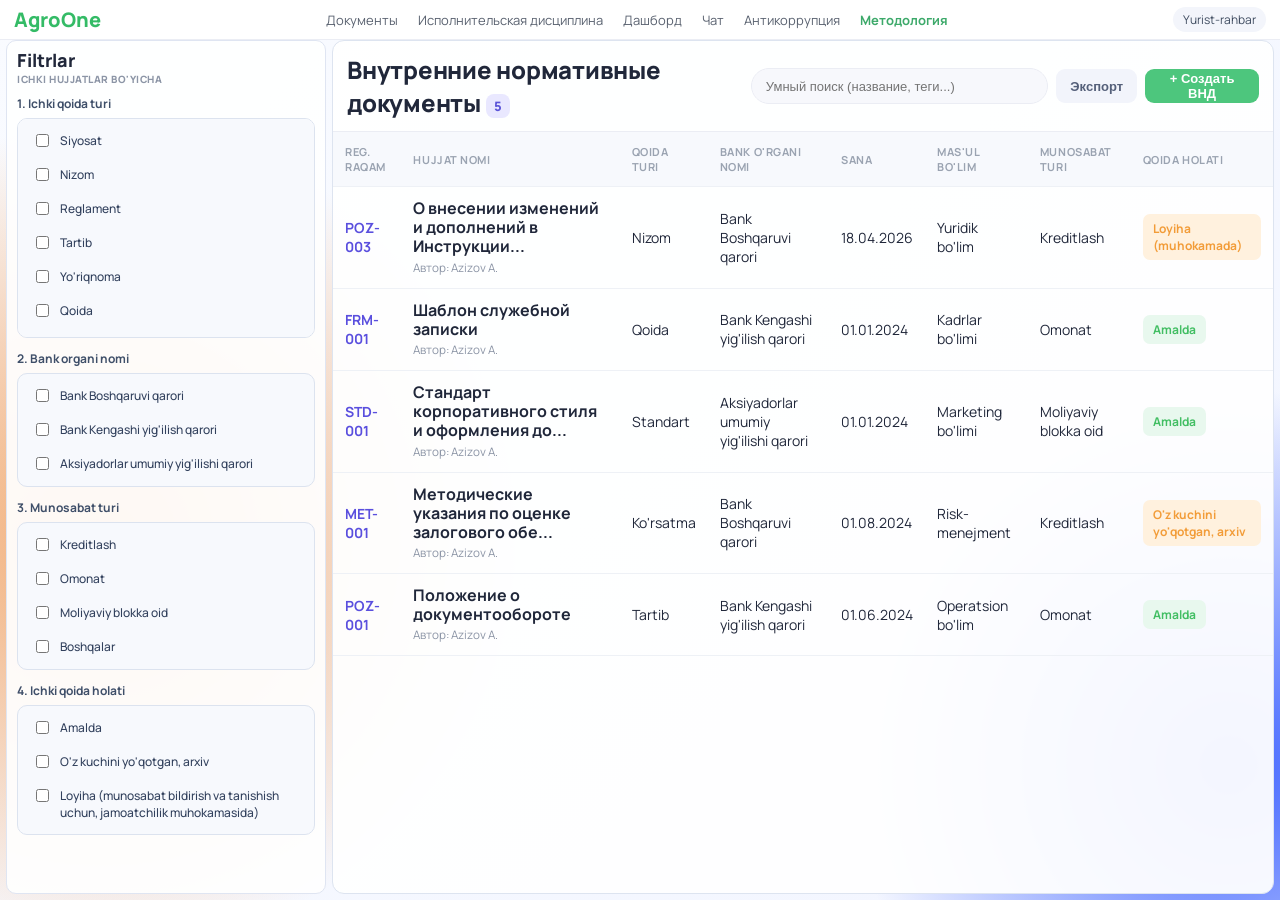
==== index.html @ fd271952 "Methodology interface" ====
<!DOCTYPE html>
<html lang="ru">
<head>
  <meta charset="UTF-8" />
  <meta name="viewport" content="width=device-width, initial-scale=1.0" />
  <title>AgroOne - Методология</title>
  <link rel="preconnect" href="https://fonts.googleapis.com" />
  <link rel="preconnect" href="https://fonts.gstatic.com" crossorigin />
  <link href="https://fonts.googleapis.com/css2?family=Manrope:wght@400;500;600;700;800&display=swap" rel="stylesheet" />
  <link rel="stylesheet" href="styles.css" />
</head>
<body>
  <div class="app-bg"></div>

  <header class="top-nav">
    <div class="brand">AgroOne</div>
    <nav class="top-links">
      <a href="#">Документы</a>
      <a href="#">Исполнительская дисциплина</a>
      <a href="#">Дашборд</a>
      <a href="#">Чат</a>
      <a href="#">Антикоррупция</a>
      <a class="active" href="#">Методология</a>
    </nav>
    <div class="profile">Yurist-rahbar</div>
  </header>

  <main class="shell">
    <aside class="sidebar">
      <div class="panel-title">Filtrlar <span>ICHKI HUJJATLAR BO'YICHA</span></div>

      <form class="filter-form">
        <div class="filter-block">
          <label>1. Ichki qoida turi</label>
          <div class="multi-select-list">
            <label><input type="checkbox" value="Siyosat" /> Siyosat</label>
            <label><input type="checkbox" value="Nizom" /> Nizom</label>
            <label><input type="checkbox" value="Reglament" /> Reglament</label>
            <label><input type="checkbox" value="Tartib" /> Tartib</label>
            <label><input type="checkbox" value="Yo'riqnoma" /> Yo'riqnoma</label>
            <label><input type="checkbox" value="Qoida" /> Qoida</label>
            <label><input type="checkbox" value="Ko'rsatma" /> Ko'rsatma</label>
            <label><input type="checkbox" value="Standart" /> Standart</label>
          </div>
        </div>

        <div class="filter-block">
          <label>2. Bank organi nomi</label>
          <div class="multi-select-list">
            <label><input type="checkbox" value="Bank Boshqaruvi qarori" /> Bank Boshqaruvi qarori</label>
            <label><input type="checkbox" value="Bank Kengashi yig'ilish qarori" /> Bank Kengashi yig'ilish qarori</label>
            <label><input type="checkbox" value="Aksiyadorlar umumiy yig'ilishi qarori" /> Aksiyadorlar umumiy yig'ilishi qarori</label>
          </div>
        </div>

        <div class="filter-block">
          <label>3. Munosabat turi</label>
          <div class="multi-select-list">
            <label><input type="checkbox" value="Kreditlash" /> Kreditlash</label>
            <label><input type="checkbox" value="Omonat" /> Omonat</label>
            <label><input type="checkbox" value="Moliyaviy blokka oid" /> Moliyaviy blokka oid</label>
            <label><input type="checkbox" value="Boshqalar" /> Boshqalar</label>
          </div>
        </div>

        <div class="filter-block">
          <label>4. Ichki qoida holati</label>
          <div class="multi-select-list">
            <label><input type="checkbox" value="Amalda" /> Amalda</label>
            <label><input type="checkbox" value="O'z kuchini yo'qotgan (arxiv)" /> O'z kuchini yo'qotgan, arxiv</label>
            <label><input type="checkbox" value="Loyiha (muhokamada)" /> Loyiha (munosabat bildirish va tanishish uchun, jamoatchilik muhokamasida)</label>
          </div>
        </div>
      </form>
    </aside>

    <section class="content-card">
      <div class="card-head">
        <h1>Внутренние нормативные документы <span class="counter">5</span></h1>
        <div class="head-actions">
          <input type="text" placeholder="Умный поиск (название, теги...)" />
          <button class="ghost">Экспорт</button>
          <button class="primary">+ Создать ВНД</button>
        </div>
      </div>

      <div class="table-wrap">
        <table>
          <thead>
            <tr>
              <th>REG. RAQAM</th>
              <th>HUJJAT NOMI</th>
              <th>QOIDA TURI</th>
              <th>BANK O'RGANI NOMI</th>
              <th>SANA</th>
              <th>MAS'UL BO'LIM</th>
              <th>MUNOSABAT TURI</th>
              <th>QOIDA HOLATI</th>
            </tr>
          </thead>
          <tbody>
            <tr class="doc-row">
              <td class="code">POZ-003</td>
              <td>
                <strong>О внесении изменений и дополнений в Инструкции...</strong>
                <small>Автор: Azizov A.</small>
              </td>
              <td>Nizom</td>
              <td>Bank Boshqaruvi qarori</td>
              <td>18.04.2026</td>
              <td>Yuridik bo'lim</td>
              <td>Kreditlash</td>
              <td><span class="badge warn">Loyiha (muhokamada)</span></td>
            </tr>
            <tr class="doc-row">
              <td class="code">FRM-001</td>
              <td>
                <strong>Шаблон служебной записки</strong>
                <small>Автор: Azizov A.</small>
              </td>
              <td>Qoida</td>
              <td>Bank Kengashi yig'ilish qarori</td>
              <td>01.01.2024</td>
              <td>Kadrlar bo'limi</td>
              <td>Omonat</td>
              <td><span class="badge ok">Amalda</span></td>
            </tr>
            <tr class="doc-row">
              <td class="code">STD-001</td>
              <td>
                <strong>Стандарт корпоративного стиля и оформления до...</strong>
                <small>Автор: Azizov A.</small>
              </td>
              <td>Standart</td>
              <td>Aksiyadorlar umumiy yig'ilishi qarori</td>
              <td>01.01.2024</td>
              <td>Marketing bo'limi</td>
              <td>Moliyaviy blokka oid</td>
              <td><span class="badge ok">Amalda</span></td>
            </tr>
            <tr class="doc-row">
              <td class="code">MET-001</td>
              <td>
                <strong>Методические указания по оценке залогового обе...</strong>
                <small>Автор: Azizov A.</small>
              </td>
              <td>Ko'rsatma</td>
              <td>Bank Boshqaruvi qarori</td>
              <td>01.08.2024</td>
              <td>Risk-menejment</td>
              <td>Kreditlash</td>
              <td><span class="badge warn">O'z kuchini yo'qotgan, arxiv</span></td>
            </tr>
            <tr class="doc-row">
              <td class="code">POZ-001</td>
              <td>
                <strong>Положение о документообороте</strong>
                <small>Автор: Azizov A.</small>
              </td>
              <td>Tartib</td>
              <td>Bank Kengashi yig'ilish qarori</td>
              <td>01.06.2024</td>
              <td>Operatsion bo'lim</td>
              <td>Omonat</td>
              <td><span class="badge ok">Amalda</span></td>
            </tr>
          </tbody>
        </table>
      </div>
    </section>
  </main>

  <div class="doc-modal" id="docModal" aria-hidden="true">
    <div class="doc-modal-backdrop" data-close="true"></div>
    <section class="doc-modal-window" role="dialog" aria-modal="true" aria-label="Просмотр документа">
      <header class="doc-modal-top">
        <button class="doc-back-btn" type="button">←</button>
        <h2 id="modalDocId">PISMO-2026-0045</h2>
        <button class="doc-close-btn" id="docCloseBtn" type="button">✕</button>
      </header>

      <div class="doc-modal-body">
        <aside class="doc-left">
          <section class="left-card">
            <button class="lane-head" type="button" data-accordion-trigger="lanePanel" aria-expanded="true">
              <span>РЕДАКТОР / ЛЕНТА</span>
              <span class="arrow">⌄</span>
            </button>

            <div class="accordion-panel open" id="lanePanel">
            <div class="lane-feed">
              <article class="lane-item">
                <span class="lane-avatar orange">P</span>
                <div>
                  <strong>POST-OFFICE</strong>
                  <p>Документ создан — "Канцелярия"</p>
                  <small>18 апр, 2026 г., 15:19</small>
                </div>
              </article>

              <article class="lane-item">
                <span class="lane-avatar orange">P</span>
                <div>
                  <strong>POST-OFFICE</strong>
                  <p>Отправить · Канцелярия · у Ердамичи</p>
                  <small>18 апр, 2026 г., 15:19</small>
                </div>
              </article>

              <article class="lane-item">
                <span class="lane-avatar green">Y</span>
                <div>
                  <strong>Yordamchi</strong>
                  <p>Участник добавлен (EXECUTOR)</p>
                  <small>18 апр, 2026 г., 15:19</small>
                </div>
              </article>

              <article class="lane-item">
                <span class="lane-avatar teal">A</span>
                <div>
                  <strong>Azizov A.</strong>
                  <p>Участник добавлен (EXECUTOR)</p>
                  <small>18 апр, 2026 г., 15:20</small>
                </div>
              </article>
            </div>

            <div class="comment-box">
              <textarea placeholder="Написать комментарий... (Enter — отправить, Shift+Enter — новая строка)"></textarea>
              <button type="button">➤</button>
            </div>
            </div>
          </section>

          <section class="left-accordion">
            <div class="acc-group">
              <button class="acc-item" type="button" data-accordion-trigger="fieldsPanel" aria-expanded="false">
                <span>ПОЛЯ</span>
                <span class="arrow">⌄</span>
              </button>
              <div class="accordion-panel" id="fieldsPanel">
                <div class="acc-content">Тип: Поручение</div>
                <div class="acc-content">Приоритет: Средний</div>
              </div>
            </div>

            <div class="acc-group">
              <button class="acc-item" type="button" data-accordion-trigger="docsPanel" aria-expanded="false">
                <span>ДОКУМЕНТЫ <b>3</b></span>
                <span class="arrow">⌄</span>
              </button>
              <div class="accordion-panel" id="docsPanel">
                <div class="acc-content">Поручение.pdf</div>
                <div class="acc-content">v2.png</div>
                <div class="acc-content">Служебная-записка.docx</div>
              </div>
            </div>

            <div class="acc-group">
              <button class="acc-item" type="button" data-accordion-trigger="actionsPanel" aria-expanded="false">
                <span>ДЕЙСТВИЯ</span>
                <span class="arrow">⌄</span>
              </button>
              <div class="accordion-panel" id="actionsPanel">
                <div class="acc-content">Согласовать</div>
                <div class="acc-content">Вернуть на доработку</div>
                <div class="acc-content">Отправить исполнителю</div>
              </div>
            </div>
          </section>
        </aside>

        <section class="doc-right">
          <div class="doc-tabs">
            <span class="active">Поручение</span>
            <span>Поручение 1</span>
            <span>Поручение 2</span>
            <span>v2.png</span>
          </div>

          <div class="doc-sheet">
            <h3>AGROBANK</h3>
            <p class="doc-subtitle">Автоматлаштирилган банк тизимига хизмат кўрсатиш гуруҳи</p>
            <h4 id="modalDocTitle">Поручение</h4>
            <p class="doc-ref">№ <span id="modalDocRef">PISMO-2026-0045</span> от 18.04.2026</p>

            <dl class="doc-meta">
              <div><dt>Исходящая дата:</dt><dd id="modalDate">2026-04-17</dd></div>
              <div><dt>Организация:</dt><dd id="modalOrg">Центральный банк</dd></div>
              <div><dt>Этап:</dt><dd id="modalStage">Согласование</dd></div>
              <div><dt>Содержание:</dt><dd id="modalSummary">Подготовить ответ по документу.</dd></div>
            </dl>
          </div>
        </section>
      </div>
    </section>
  </div>

  <script src="script.js"></script>
</body>
</html>
---- styles.css ----
:root {
  --violet: #7b55dc;
  --violet-soft: #eee7fd;
  --text: #20273a;
  --muted: #8c95a6;
  --line: #ebedf4;
  --bg: #f5f7fd;
  --card: #ffffff;
  --ok: #42be63;
  --ok-bg: #e8f8ee;
  --warn: #f29c38;
  --warn-bg: #fff1de;
}

* {
  box-sizing: border-box;
}

html,
body {
  margin: 0;
  min-height: 100%;
  font-family: "Manrope", sans-serif;
  color: var(--text);
  background: radial-gradient(circle at 8% 60%, #f2a86c 0%, transparent 32%),
    radial-gradient(circle at 96% 85%, #3f63ff 0%, transparent 26%),
    linear-gradient(135deg, #f9fbff, #f2f5ff);
}

.app-bg {
  position: fixed;
  inset: 0;
  z-index: -1;
  backdrop-filter: blur(0.5px);
}

.top-nav {
  height: 40px;
  display: flex;
  align-items: center;
  justify-content: space-between;
  padding: 0 14px;
  background: #fff;
  border-bottom: 1px solid var(--line);
}

.brand {
  color: #34bb66;
  font-weight: 800;
  font-size: 20px;
}

.top-links {
  display: flex;
  gap: 20px;
  align-items: center;
  font-size: 13px;
}

.top-links a {
  color: #5a6270;
  text-decoration: none;
}

.top-links a.active {
  color: #3da96a;
  font-weight: 700;
}

.profile {
  font-size: 12px;
  color: #3f4c60;
  background: #f3f5fb;
  padding: 4px 10px;
  border-radius: 999px;
}

.shell {
  margin: 0;
  padding: 0 6px 6px;
  height: calc(100vh - 40px);
  display: grid;
  grid-template-columns: 320px 1fr;
  gap: 6px;
}

.sidebar {
  background: rgba(255, 255, 255, 0.92);
  border: 1px solid #dfe5f2;
  border-radius: 10px;
  padding: 10px;
  overflow: auto;
}

.panel-title {
  font-size: 18px;
  font-weight: 800;
  line-height: 1.1;
  margin-bottom: 10px;
}

.panel-title span {
  display: block;
  margin-top: 3px;
  font-size: 10px;
  color: var(--muted);
  letter-spacing: 0.05em;
}

.sidebar h4 {
  margin: 14px 0 8px;
  font-size: 11px;
  text-transform: uppercase;
  color: #a2aab8;
  letter-spacing: 0.05em;
}

.filter-form {
  display: grid;
  gap: 12px;
}

.filter-block {
  display: grid;
  gap: 6px;
}

.filter-block label {
  font-size: 12px;
  font-weight: 700;
  color: #3f4f69;
}

.multi-select-list {
  max-height: 220px;
  overflow: auto;
  border: 1px solid #dce3ef;
  border-radius: 10px;
  background: #f7f9fd;
  padding: 6px;
  display: grid;
  gap: 2px;
}

.multi-select-list label {
  display: flex;
  align-items: flex-start;
  gap: 8px;
  padding: 7px 8px;
  border-radius: 8px;
  cursor: pointer;
  font-weight: 500;
  color: #32415d;
}

.multi-select-list label:hover {
  background: #edf2fb;
}

.multi-select-list input[type="checkbox"] {
  margin-top: 2px;
}

.menu-group {
  display: grid;
  gap: 4px;
}

.menu-group a {
  text-decoration: none;
  color: #687387;
  font-size: 13px;
  padding: 8px 10px;
  border-radius: 8px;
}

.menu-group a.active {
  background: linear-gradient(90deg, #5958ea, #5273f5);
  color: #fff;
  font-weight: 700;
}

.menu-group a.active-light {
  background: #eef1f6;
  color: #33425e;
  font-weight: 700;
}

.menu-group a.danger {
  color: #ff5e57;
  font-weight: 700;
}

.status-list a,
.category-list a {
  padding-top: 5px;
  padding-bottom: 5px;
}

.content-card {
  background: rgba(255, 255, 255, 0.94);
  border: 1px solid #dde4f0;
  border-radius: 12px;
  overflow: hidden;
  display: grid;
  grid-template-rows: auto 1fr;
}

.card-head {
  display: flex;
  justify-content: space-between;
  align-items: center;
  padding: 12px 14px;
  border-bottom: 1px solid var(--line);
}

.card-head h1 {
  margin: 0;
  font-size: 24px;
  font-weight: 800;
  letter-spacing: -0.01em;
}

.counter {
  display: inline-flex;
  align-items: center;
  justify-content: center;
  width: 24px;
  height: 24px;
  font-size: 13px;
  border-radius: 8px;
  color: #5b54d8;
  background: #e9e8ff;
  vertical-align: middle;
}

.head-actions {
  display: flex;
  gap: 8px;
  align-items: center;
}

.head-actions input {
  width: 330px;
  height: 36px;
  border: 1px solid var(--line);
  background: #f7f8fc;
  border-radius: 18px;
  padding: 0 14px;
  font-size: 13px;
}

button {
  border: 0;
  border-radius: 9px;
  height: 34px;
  font-size: 13px;
  font-weight: 700;
  padding: 0 14px;
  cursor: pointer;
}

button.ghost {
  background: #f2f4fb;
  color: #55607a;
}

button.primary {
  background: #4dc67d;
  color: #fff;
}

.table-wrap {
  overflow: auto;
}

table {
  width: 100%;
  border-collapse: collapse;
}

thead {
  background: #f7f9fd;
}

th,
td {
  padding: 12px;
  text-align: left;
  border-bottom: 1px solid #eef1f6;
  font-size: 14px;
}

th {
  color: #9aa3b1;
  text-transform: uppercase;
  font-size: 11px;
  letter-spacing: 0.05em;
}

td strong {
  display: block;
  font-size: 16px;
  line-height: 1.2;
}

td small {
  color: var(--muted);
}

td.code {
  color: #5a4fde;
  font-weight: 700;
}

.doc-row {
  cursor: pointer;
}

.doc-row:hover {
  background: #f6f8ff;
}

.badge {
  display: inline-block;
  font-weight: 700;
  padding: 6px 10px;
  border-radius: 7px;
  font-size: 12px;
}

.badge.ok {
  color: var(--ok);
  background: var(--ok-bg);
}

.badge.warn {
  color: var(--warn);
  background: var(--warn-bg);
}

.doc-modal {
  position: fixed;
  inset: 0;
  z-index: 100;
  display: none;
}

.doc-modal.show {
  display: block;
}

.doc-modal-backdrop {
  position: absolute;
  inset: 0;
  background: rgba(24, 30, 42, 0.62);
}

.doc-modal-window {
  position: relative;
  margin: 6px auto;
  width: calc(100% - 16px);
  height: calc(100vh - 12px);
  background: #f2f4f8;
  border: 1px solid #d6deea;
  border-radius: 10px;
  overflow: hidden;
}

.doc-modal-top {
  height: 56px;
  padding: 0 14px;
  display: flex;
  align-items: center;
  gap: 10px;
  border-bottom: 1px solid #dce3ee;
  background: #fff;
}

.doc-modal-top h2 {
  margin: 0;
  font-size: 34px;
  font-weight: 800;
  letter-spacing: -0.01em;
}

.doc-back-btn,
.doc-close-btn {
  width: 32px;
  height: 32px;
  border-radius: 999px;
  border: 0;
  background: #eef2fa;
  color: #56627a;
  font-size: 16px;
  padding: 0;
}

.doc-close-btn {
  margin-left: auto;
}

.doc-modal-body {
  display: grid;
  grid-template-columns: 334px 1fr;
  height: calc(100% - 56px);
}

.doc-left {
  border-right: 1px solid #d6deea;
  background: #f8fafd;
  padding: 12px;
  overflow: auto;
}

.left-card {
  border: 1px solid #e0e6f0;
  border-radius: 12px;
  background: #fbfcff;
  padding: 12px 10px 10px;
  margin-bottom: 10px;
}

.lane-head {
  width: 100%;
  display: flex;
  align-items: center;
  justify-content: space-between;
  margin-bottom: 10px;
  color: #4bbe81;
  font-size: 12px;
  font-weight: 800;
  border: 0;
  background: transparent;
  padding: 0;
  cursor: pointer;
}

.arrow {
  color: #83a1a4;
  font-size: 13px;
  transition: transform 0.2s ease;
}

.lane-feed {
  max-height: 380px;
  overflow: auto;
  padding-right: 6px;
}

.lane-feed::-webkit-scrollbar {
  width: 6px;
}

.lane-feed::-webkit-scrollbar-thumb {
  background: #d3dbe9;
  border-radius: 20px;
}

.lane-item {
  display: grid;
  grid-template-columns: 26px 1fr;
  gap: 9px;
  margin-bottom: 16px;
}

.lane-avatar {
  width: 26px;
  height: 26px;
  border-radius: 50%;
  display: inline-flex;
  align-items: center;
  justify-content: center;
  font-size: 11px;
  font-weight: 700;
  color: #fff;
}

.lane-avatar.orange { background: #f2a637; }
.lane-avatar.green { background: #5fc97a; }
.lane-avatar.teal { background: #56bc8b; }

.lane-item strong {
  display: block;
  font-size: 12px;
  color: #2d3a53;
}

.lane-item p {
  margin: 4px 0 4px;
  font-size: 11px;
  color: #7a8599;
  background: #f1f4fa;
  border-radius: 7px;
  padding: 5px 7px;
}

.lane-item small {
  font-size: 11px;
  color: #98a2b4;
}

.comment-box {
  display: grid;
  grid-template-columns: 1fr 28px;
  gap: 6px;
  margin-top: 4px;
}

.comment-box textarea {
  resize: none;
  min-height: 46px;
  border: 1px solid #e1e6f1;
  border-radius: 8px;
  padding: 7px 9px;
  font-size: 11px;
  color: #2f3c55;
  background: #f5f7fb;
}

.comment-box button {
  align-self: end;
  width: 28px;
  height: 28px;
  border-radius: 8px;
  background: #9ed8b7;
  color: #ffffff;
  font-size: 12px;
  padding: 0;
}

.left-accordion {
  display: grid;
  gap: 8px;
}

.acc-group {
  border: 1px solid #e0e6f1;
  border-radius: 10px;
  background: #ffffff;
  overflow: hidden;
}

.acc-item {
  width: 100%;
  height: 38px;
  border-radius: 0;
  border: 0;
  background: transparent;
  padding: 0 12px;
  display: flex;
  align-items: center;
  justify-content: space-between;
  color: #5a667f;
  font-size: 11px;
  font-weight: 800;
  letter-spacing: 0.03em;
}

.accordion-panel {
  display: none;
  border-top: 1px solid #edf1f7;
  background: #f9fbff;
  padding: 8px;
}

.accordion-panel.open {
  display: block;
}

.left-card > .accordion-panel {
  border-top: 0;
  background: transparent;
  padding: 0;
}

.acc-content {
  font-size: 11px;
  color: #6b7690;
  padding: 6px 8px;
  border-radius: 7px;
}

.acc-content + .acc-content {
  margin-top: 4px;
}

[aria-expanded="true"] .arrow {
  transform: rotate(180deg);
}

.acc-item b {
  margin-left: 6px;
  font-size: 11px;
  color: #45bf81;
  background: #e7f7ef;
  border-radius: 999px;
  padding: 1px 6px;
}

.doc-right {
  background: #a9aaac;
  padding: 0;
  overflow: auto;
}

.doc-tabs {
  height: 40px;
  display: flex;
  align-items: center;
  gap: 20px;
  padding: 0 12px;
  border-bottom: 1px solid #d1d6df;
  background: #fff;
  color: #8c97aa;
  font-size: 11px;
  white-space: nowrap;
}

.doc-tabs .active {
  color: #243552;
  font-weight: 700;
  border-bottom: 2px solid #55c58d;
  height: 100%;
  display: inline-flex;
  align-items: center;
}

.doc-sheet {
  width: min(720px, calc(100% - 40px));
  margin: 14px auto 20px;
  background: #fff;
  border: 1px solid #e7ebf3;
  border-radius: 4px;
  box-shadow: 0 1px 0 rgba(0, 0, 0, 0.04);
  min-height: calc(100% - 32px);
  padding: 30px 26px 26px;
}

.doc-sheet h3 {
  margin: 0;
  text-align: center;
  font-size: 32px;
  letter-spacing: 0.01em;
}

.doc-subtitle {
  margin: 4px 0 18px;
  text-align: center;
  color: #4f5b71;
  font-size: 14px;
}

.doc-sheet h4 {
  margin: 0;
  text-align: center;
  font-size: 38px;
}

.doc-ref {
  margin: 7px 0 24px;
  text-align: center;
  color: #5d6980;
  font-size: 15px;
}

.doc-meta div {
  display: grid;
  grid-template-columns: 210px 1fr;
  gap: 10px;
  margin-bottom: 12px;
  font-size: 15px;
}

.doc-meta dt {
  font-weight: 700;
  color: #27354e;
}

.doc-meta dd {
  margin: 0;
  color: #3e4b62;
}

@media (max-width: 1200px) {
  .card-head {
    flex-direction: column;
    align-items: flex-start;
    gap: 10px;
  }

  .head-actions {
    width: 100%;
    flex-wrap: wrap;
  }

  .head-actions input {
    flex: 1 1 260px;
    width: auto;
  }

  .doc-modal-body {
    grid-template-columns: 1fr;
  }

  .doc-left {
    max-height: 220px;
  }
}

@media (max-width: 900px) {
  .shell {
    grid-template-columns: 1fr;
    height: auto;
  }

  .sidebar {
    max-height: 280px;
  }

  .card-head h1 {
    font-size: 28px;
  }

  td strong {
    font-size: 18px;
  }
}
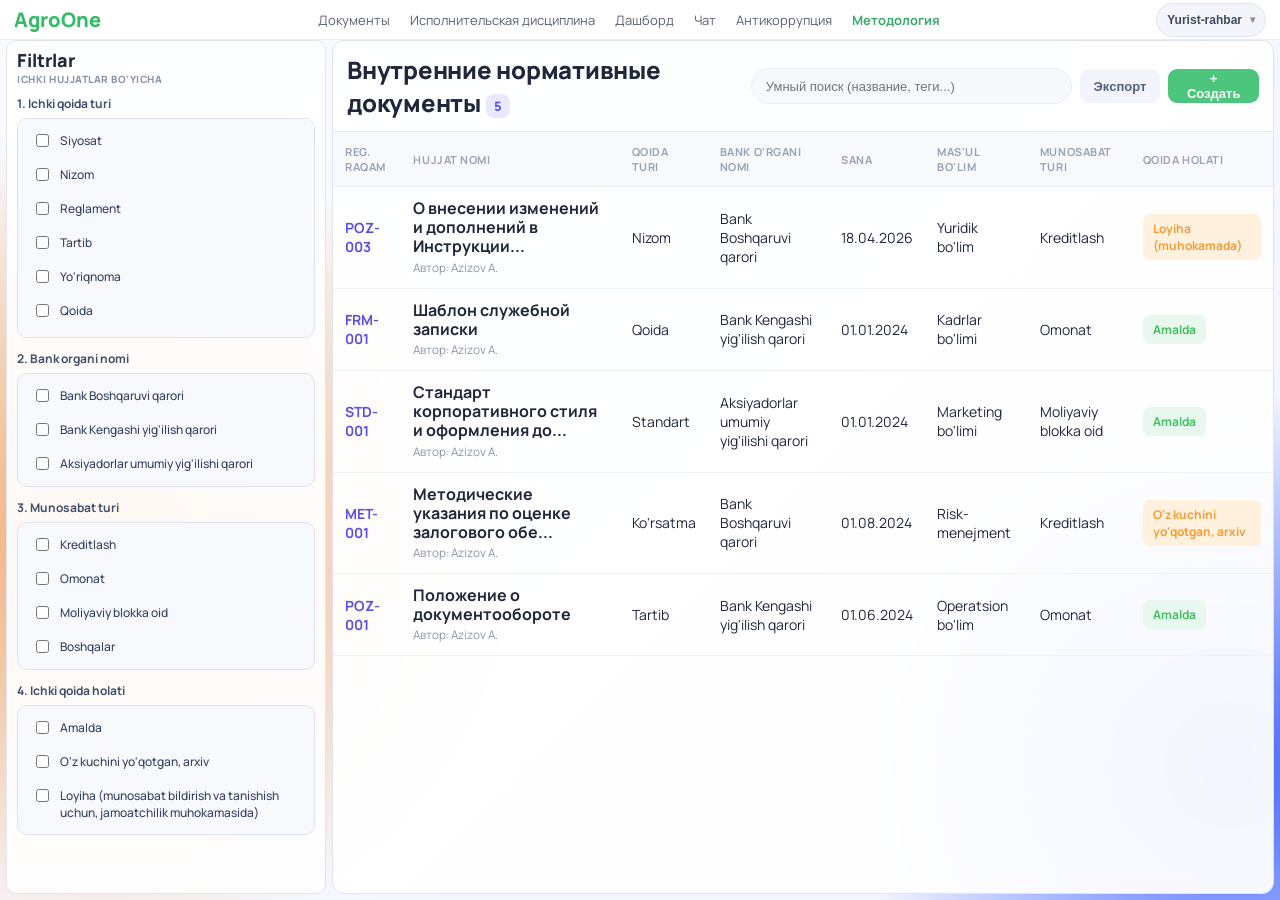
==== commit 5465d3c1: "Added dashboard module" ====
--- a/index.html
+++ b/index.html
@@ -17,12 +17,30 @@
     <nav class="top-links">
       <a href="#">Документы</a>
       <a href="#">Исполнительская дисциплина</a>
-      <a href="#">Дашборд</a>
+      <a href="dashboard.html">Дашборд</a>
       <a href="#">Чат</a>
       <a href="#">Антикоррупция</a>
       <a class="active" href="#">Методология</a>
     </nav>
-    <div class="profile">Yurist-rahbar</div>
+    <div class="role-switcher" id="roleSwitcher">
+      <button
+        class="profile"
+        id="roleSwitcherBtn"
+        type="button"
+        aria-haspopup="true"
+        aria-expanded="false"
+      >
+        Yurist-rahbar
+      </button>
+      <div class="role-switcher-menu" id="roleSwitcherMenu" hidden>
+        <button class="role-switcher-option" type="button" data-role="Kanselyariya">Kanselyariya</button>
+        <button class="role-switcher-option" type="button" data-role="Rahbar-yordamchi">Rahbar-yordamchi</button>
+        <button class="role-switcher-option" type="button" data-role="Rahbar">Rahbar</button>
+        <button class="role-switcher-option" type="button" data-role="Yurist-yordamchi">Yurist-yordamchi</button>
+        <button class="role-switcher-option active" type="button" data-role="Yurist-rahbar">Yurist-rahbar</button>
+        <button class="role-switcher-option" type="button" data-role="Ijrochi">Ijrochi</button>
+      </div>
+    </div>
   </header>
 
   <main class="shell">
@@ -80,7 +98,7 @@
         <div class="head-actions">
           <input type="text" placeholder="Умный поиск (название, теги...)" />
           <button class="ghost">Экспорт</button>
-          <button class="primary">+ Создать ВНД</button>
+          <button class="primary" id="openCreateModalBtn">+ Создать</button>
         </div>
       </div>
 
@@ -183,7 +201,7 @@
         <aside class="doc-left">
           <section class="left-card">
             <button class="lane-head" type="button" data-accordion-trigger="lanePanel" aria-expanded="true">
-              <span>РЕДАКТОР / ЛЕНТА</span>
+              <span class="head-title"><span class="head-icon">✎</span> РЕДАКТОР / ЛЕНТА</span>
               <span class="arrow">⌄</span>
             </button>
 
@@ -236,30 +254,59 @@
           <section class="left-accordion">
             <div class="acc-group">
               <button class="acc-item" type="button" data-accordion-trigger="fieldsPanel" aria-expanded="false">
-                <span>ПОЛЯ</span>
+                <span class="head-title"><span class="head-icon">▦</span> ПОЛЯ</span>
                 <span class="arrow">⌄</span>
               </button>
               <div class="accordion-panel" id="fieldsPanel">
-                <div class="acc-content">Тип: Поручение</div>
-                <div class="acc-content">Приоритет: Средний</div>
+                <div class="acc-content"><b>Исходящий номер документа:</b> Официальный номер согласно номенклатуре банка.</div>
+                <div class="acc-content"><b>Дата регистрации:</b> Дата официального ввода в действие.</div>
+                <div class="acc-content"><b>Наименование:</b> Полное название документа.</div>
+                <div class="acc-content"><b>Краткое содержание (Аннотация):</b> Суть документа в 2-3 предложениях.</div>
+                <div class="acc-content"><b>Категория / Тип:</b> Положение, Инструкция, Регламент, Приказ.</div>
+                <div class="acc-content"><b>Версия документа:</b> Например, v.1.0, v.1.1 для отслеживания истории правок.</div>
+                <div class="acc-content"><b>Исполнитель (Автор):</b> Кто непосредственно писал текст.</div>
+                <div class="acc-content"><b>Методолог:</b> Ответственный за соответствие бизнес-процессам.</div>
+                <div class="acc-content"><b>Юрист:</b> Ответственный за соответствие законодательству.</div>
+                <div class="acc-content"><b>Контролёр:</b> Лицо, проверяющее выполнение регламента.</div>
+                <div class="acc-content"><b>Подписант:</b> Топ-менеджер или Председатель, утвердивший документ.</div>
+                <div class="acc-content"><b>Подразделение-владелец:</b> Департамент, чей процесс описывает документ.</div>
+                <div class="acc-content"><b>Основание:</b> Ссылка на внешний НПА (Закон, Постановление ЦБ, стандарт ISO или FATF).</div>
+                <div class="acc-content"><b>Связанные документы:</b> Ссылки на другие внутренние акты, на которые влияет этот документ.</div>
+                <div class="acc-content"><b>Текущий статус:</b> Черновик / На согласовании / Утвержден / Утратил силу / На архивации.</div>
+                <div class="acc-content"><b>Срок действия:</b> Бессрочно / До определенной даты.</div>
+                <div class="acc-content"><b>Дата следующего пересмотра:</b> Автоматическая дата (например, через 12 месяцев) для актуализации методологом.</div>
               </div>
             </div>
 
             <div class="acc-group">
               <button class="acc-item" type="button" data-accordion-trigger="docsPanel" aria-expanded="false">
-                <span>ДОКУМЕНТЫ <b>3</b></span>
+                <span class="head-title"><span class="head-icon">📎</span> ДОКУМЕНТЫ <b>3</b></span>
                 <span class="arrow">⌄</span>
               </button>
               <div class="accordion-panel" id="docsPanel">
-                <div class="acc-content">Поручение.pdf</div>
-                <div class="acc-content">v2.png</div>
-                <div class="acc-content">Служебная-записка.docx</div>
+                <div class="docs-toolbar">
+                  <button class="docs-add" type="button">+ Добавить файл</button>
+                </div>
+                <div class="docs-list">
+                  <article class="doc-file">
+                    <div class="doc-file-name">PISMO-2026-0478-v3.pdf</div>
+                    <div class="doc-file-meta">Версия v3.0 · 19.04.2026 · Основной файл</div>
+                  </article>
+                  <article class="doc-file">
+                    <div class="doc-file-name">PISMO-2026-0478-v2.pdf</div>
+                    <div class="doc-file-meta">Версия v2.0 · 17.04.2026</div>
+                  </article>
+                  <article class="doc-file">
+                    <div class="doc-file-name">PISMO-2026-0478-v1.pdf</div>
+                    <div class="doc-file-meta">Версия v1.0 · 11.04.2026</div>
+                  </article>
+                </div>
               </div>
             </div>
 
             <div class="acc-group">
               <button class="acc-item" type="button" data-accordion-trigger="actionsPanel" aria-expanded="false">
-                <span>ДЕЙСТВИЯ</span>
+                <span class="head-title"><span class="head-icon">✓</span> ДЕЙСТВИЯ</span>
                 <span class="arrow">⌄</span>
               </button>
               <div class="accordion-panel" id="actionsPanel">
@@ -285,18 +332,149 @@
             <h4 id="modalDocTitle">Поручение</h4>
             <p class="doc-ref">№ <span id="modalDocRef">PISMO-2026-0045</span> от 18.04.2026</p>
 
-            <dl class="doc-meta">
-              <div><dt>Исходящая дата:</dt><dd id="modalDate">2026-04-17</dd></div>
-              <div><dt>Организация:</dt><dd id="modalOrg">Центральный банк</dd></div>
-              <div><dt>Этап:</dt><dd id="modalStage">Согласование</dd></div>
-              <div><dt>Содержание:</dt><dd id="modalSummary">Подготовить ответ по документу.</dd></div>
-            </dl>
+            <section class="doc-block">
+              <div class="doc-row-item">
+                <span>Исходящая дата:</span>
+                <strong id="modalDate">2026-04-17</strong>
+              </div>
+              <div class="doc-row-item">
+                <span>Исходящий номер:</span>
+                <strong>3939</strong>
+              </div>
+            </section>
+
+            <section class="doc-block">
+              <div class="doc-row-item">
+                <span>Организация:</span>
+                <strong id="modalOrg">Центральный банк</strong>
+              </div>
+              <div class="doc-row-item">
+                <span>Текущий этап:</span>
+                <strong id="modalStage">Согласование</strong>
+              </div>
+              <div class="doc-row-item">
+                <span>Основной исполнитель:</span>
+                <strong>Azizov A.</strong>
+              </div>
+              <div class="doc-row-item">
+                <span>Соисполнитель:</span>
+                <strong>Yurist-rahbar</strong>
+              </div>
+            </section>
+
+            <section class="doc-block">
+              <h5>Содержание поручения</h5>
+              <p id="modalSummary" class="doc-summary">Подготовить ответ по документу.</p>
+              <p class="doc-deadline">Срок выполнения поручения: 20.04.2026, 05:00:00</p>
+            </section>
+
+            <div class="doc-divider"></div>
+
+            <section class="doc-footer">
+              <div class="doc-footer-top">
+                <span>№ <span id="modalDocRefBottom">PISMO-2026-0045</span></span>
+                <span>18.04.2026 г.</span>
+              </div>
+              <div class="doc-sign">BOSHQARUV</div>
+              <div class="doc-stamp">506</div>
+            </section>
           </div>
         </section>
       </div>
     </section>
   </div>
 
+  <div class="create-modal" id="createModal" aria-hidden="true">
+    <div class="create-modal-backdrop" data-create-close="true"></div>
+    <section class="create-modal-window" role="dialog" aria-modal="true" aria-label="Создание документа">
+      <header class="create-modal-top">
+        <div class="create-title-left">⊕ СОЗДАНИЕ ДОКУМЕНТА</div>
+        <button class="create-close-btn" id="createCloseBtn" type="button">✕</button>
+      </header>
+
+      <div class="create-modal-body">
+        <div id="createHomeView">
+          <h2>Создание документа</h2>
+          <p>Выберите журнал или найдите нужный тип документа напрямую</p>
+
+          <div class="create-search-wrap">
+            <input type="text" placeholder="Поиск по названию или коду (IT-14)" />
+          </div>
+
+          <div class="create-cards">
+            <button type="button" class="create-card">ВНД <span>›</span></button>
+            <button type="button" class="create-card" id="openTestBuilderBtn">Test shakillantirish <span>›</span></button>
+          </div>
+        </div>
+
+        <div id="testBuilderView" class="test-builder hidden">
+          <div class="tb-head">
+            <button type="button" class="tb-back-btn" id="testBuilderBackBtn">← Orqaga</button>
+            <h2>Test shakillantirish</h2>
+          </div>
+
+          <div class="tb-stepper" id="tbStepper">
+            <div class="tb-step-pill active" data-step-pill="1">1. Hujjat</div>
+            <div class="tb-step-pill" data-step-pill="2">2. Savollar soni</div>
+            <div class="tb-step-pill" data-step-pill="3">3. Savollar va variantlar</div>
+          </div>
+
+          <div class="tb-step" id="tbStep1">
+            <h3>1. Hujjat va versiyani tanlang</h3>
+            <div class="tb-grid">
+              <label>
+                <span>Ichki huquqiy hujjat</span>
+                <select id="testDocSelect">
+                  <option value="">Hujjatni tanlang</option>
+                </select>
+              </label>
+              <label>
+                <span>Versiya</span>
+                <select id="testVersionSelect">
+                  <option value="">Versiyani tanlang</option>
+                  <option>v3.0</option>
+                  <option>v2.0</option>
+                  <option>v1.0</option>
+                </select>
+              </label>
+            </div>
+            <button type="button" class="tb-next-btn" id="tbToStep2Btn">Davom etish</button>
+          </div>
+
+          <div class="tb-step hidden" id="tbStep2">
+            <h3>2. Savollar sonini kiriting</h3>
+            <label class="tb-count-label">
+              <span>Nechta savol shakillantiriladi?</span>
+              <input type="number" id="questionCountInput" min="1" max="50" value="5" />
+            </label>
+            <button type="button" class="tb-next-btn" id="tbGenerateQuestionsBtn">Savollar formasi yaratish</button>
+          </div>
+
+          <div class="tb-step hidden" id="tbStep3">
+            <div class="tb-step3-head">
+              <h3>3. Test savollari va variantlarini kiriting</h3>
+              <div class="tb-step3-actions">
+                <div class="tb-icon-actions">
+                  <button type="button" class="tb-icon-btn" id="tbAddQuestionBtn" title="Savol qo'shish" aria-label="Savol qo'shish">＋</button>
+                  <button type="button" class="tb-icon-btn" id="tbSaveDraftBtn" title="Draft saqlash" aria-label="Draft saqlash">💾</button>
+                  <button type="button" class="tb-icon-btn" id="tbLoadDraftBtn" title="Draft yuklash" aria-label="Draft yuklash">⤓</button>
+                </div>
+                <button type="button" class="tb-primary-btn" id="tbFinalizeBtn">Testni yakunlash</button>
+              </div>
+            </div>
+            <div class="tb-utility-row">
+              <input type="text" id="tbQuestionSearch" placeholder="Savol/variant bo'yicha qidirish..." />
+              <span id="tbAutosaveState" class="tb-autosave-state">Autosave: hali saqlanmagan</span>
+            </div>
+            <div id="tbMetaInfo" class="tb-meta-info"></div>
+            <div id="tbValidationOutput" class="tb-validation-output hidden"></div>
+            <div id="questionsContainer" class="questions-container"></div>
+          </div>
+        </div>
+      </div>
+    </section>
+  </div>
+
   <script src="script.js"></script>
 </body>
 </html>
--- a/styles.css
+++ b/styles.css
@@ -68,11 +68,69 @@
 }
 
 .profile {
+  display: inline-flex;
+  align-items: center;
+  gap: 8px;
   font-size: 12px;
   color: #3f4c60;
   background: #f3f5fb;
   padding: 4px 10px;
+  border: 1px solid #dfe5f2;
   border-radius: 999px;
+}
+
+.profile::after {
+  content: "▾";
+  font-size: 10px;
+  color: #7f8aa0;
+  transition: transform 0.2s ease;
+}
+
+.role-switcher {
+  position: relative;
+}
+
+.role-switcher.open .profile::after {
+  transform: rotate(180deg);
+}
+
+.role-switcher-menu {
+  position: absolute;
+  top: calc(100% + 8px);
+  right: 0;
+  min-width: 220px;
+  padding: 8px;
+  background: #fff;
+  border: 1px solid #dfe5f2;
+  border-radius: 14px;
+  box-shadow: 0 18px 42px rgba(35, 49, 79, 0.16);
+  display: grid;
+  gap: 4px;
+  z-index: 20;
+}
+
+.role-switcher-menu[hidden] {
+  display: none;
+}
+
+.role-switcher-option {
+  width: 100%;
+  height: auto;
+  padding: 10px 12px;
+  border-radius: 10px;
+  background: transparent;
+  color: #445068;
+  text-align: left;
+  font-weight: 600;
+}
+
+.role-switcher-option:hover {
+  background: #f4f7fd;
+}
+
+.role-switcher-option.active {
+  background: #ebfaf1;
+  color: #23995d;
 }
 
 .shell {
@@ -274,6 +332,13 @@
   overflow: auto;
 }
 
+.table-empty-state td {
+  text-align: center;
+  color: #8c95a6;
+  font-style: italic;
+  padding: 18px 12px;
+}
+
 table {
   width: 100%;
   border-collapse: collapse;
@@ -348,6 +413,545 @@
 
 .doc-modal.show {
   display: block;
+}
+
+.create-modal {
+  position: fixed;
+  inset: 0;
+  z-index: 120;
+  display: none;
+}
+
+.create-modal.show {
+  display: block;
+}
+
+.create-modal-backdrop {
+  position: absolute;
+  inset: 0;
+  background: rgba(22, 29, 43, 0.4);
+}
+
+.create-modal-window {
+  position: relative;
+  width: calc(100% - 16px);
+  height: calc(100vh - 12px);
+  margin: 6px auto;
+  border: 1px solid #dbe2ee;
+  border-radius: 10px;
+  overflow: hidden;
+  background: #f9fafc;
+}
+
+.create-modal-top {
+  height: 52px;
+  border-bottom: 1px solid #e3e8f2;
+  background: #ffffff;
+  display: flex;
+  align-items: center;
+  justify-content: space-between;
+  padding: 0 16px;
+}
+
+.create-title-left {
+  font-size: 12px;
+  color: #9eabc1;
+  font-weight: 800;
+  letter-spacing: 0.08em;
+}
+
+.create-close-btn {
+  width: 30px;
+  height: 30px;
+  border-radius: 8px;
+  background: transparent;
+  color: #9ca8be;
+  border: 0;
+  font-size: 16px;
+}
+
+.create-modal-body {
+  max-width: 850px;
+  margin: 54px auto 0;
+  text-align: center;
+}
+
+.create-modal-body h2 {
+  margin: 0;
+  font-size: 50px;
+  color: #22304b;
+}
+
+.create-modal-body p {
+  margin: 8px 0 24px;
+  color: #95a0b3;
+  font-size: 15px;
+}
+
+.create-search-wrap {
+  display: flex;
+  justify-content: center;
+}
+
+.create-search-wrap input {
+  width: 610px;
+  height: 44px;
+  border: 1px solid #e2e7f0;
+  border-radius: 12px;
+  padding: 0 14px;
+  font-size: 14px;
+  background: #ffffff;
+}
+
+.create-cards {
+  margin-top: 28px;
+  display: flex;
+  gap: 14px;
+  justify-content: center;
+}
+
+.create-card {
+  width: 300px;
+  height: 58px;
+  border: 1px solid #e4e9f2;
+  border-radius: 14px;
+  background: #f2f5fa;
+  color: #2d3b55;
+  font-size: 14px;
+  font-weight: 700;
+  padding: 0 18px;
+  display: flex;
+  align-items: center;
+  justify-content: space-between;
+}
+
+.create-card span {
+  color: #adb8ca;
+  font-size: 20px;
+}
+
+.hidden {
+  display: none !important;
+}
+
+.test-builder {
+  max-width: 920px;
+  margin: 0 auto;
+  text-align: left;
+  background: linear-gradient(180deg, #ffffff, #f7f9fe);
+  border: 1px solid #e2e8f3;
+  border-radius: 18px;
+  padding: 16px;
+  box-shadow: 0 16px 40px rgba(33, 58, 105, 0.08);
+}
+
+.tb-head {
+  display: flex;
+  align-items: center;
+  gap: 14px;
+  margin-bottom: 14px;
+}
+
+.tb-head h2 {
+  margin: 0;
+  font-size: 28px;
+  color: #1f3050;
+  letter-spacing: -0.01em;
+}
+
+.tb-stepper {
+  display: flex;
+  gap: 8px;
+  margin-bottom: 8px;
+}
+
+.tb-step-pill {
+  height: 30px;
+  border-radius: 999px;
+  padding: 0 12px;
+  display: inline-flex;
+  align-items: center;
+  font-size: 12px;
+  font-weight: 700;
+  color: #6f7f9a;
+  background: #edf2fb;
+}
+
+.tb-step-pill.active {
+  color: #fff;
+  background: linear-gradient(90deg, #3c7eff, #4ea9ff);
+}
+
+.tb-step-pill.done {
+  color: #1d8e58;
+  background: #e5f8ee;
+}
+
+.tb-back-btn {
+  height: 36px;
+  border: 1px solid #d7deec;
+  background: #f8fbff;
+  color: #4f5d79;
+  border-radius: 12px;
+  font-size: 13px;
+  font-weight: 700;
+  padding: 0 14px;
+}
+
+.tb-step {
+  border: 1px solid #dbe4f1;
+  border-radius: 16px;
+  background: #ffffff;
+  padding: 18px;
+  margin-top: 12px;
+  box-shadow: 0 8px 20px rgba(24, 52, 92, 0.05);
+}
+
+.tb-step h3 {
+  margin: 0 0 14px;
+  font-size: 19px;
+  color: #203457;
+}
+
+.tb-step3-head {
+  display: flex;
+  align-items: center;
+  justify-content: space-between;
+  gap: 10px;
+  flex-wrap: wrap;
+}
+
+.tb-step3-actions {
+  display: flex;
+  align-items: center;
+  gap: 10px;
+  flex-wrap: wrap;
+}
+
+.tb-icon-actions {
+  display: inline-flex;
+  align-items: center;
+  gap: 8px;
+}
+
+.tb-utility-row {
+  margin: 8px 0 10px;
+  display: flex;
+  align-items: center;
+  justify-content: space-between;
+  gap: 12px;
+}
+
+.tb-utility-row input {
+  flex: 1;
+  height: 36px;
+  border: 1px solid #d7e1ef;
+  border-radius: 10px;
+  padding: 0 10px;
+  font-size: 13px;
+  background: #fbfdff;
+}
+
+.tb-autosave-state {
+  font-size: 11px;
+  color: #6f7e98;
+  background: #eff4fd;
+  border: 1px solid #d7e3f5;
+  border-radius: 999px;
+  padding: 5px 10px;
+  white-space: nowrap;
+}
+
+.tb-icon-btn {
+  width: 34px;
+  height: 34px;
+  border: 1px solid #d6e0ef;
+  border-radius: 10px;
+  background: #f8fbff;
+  color: #35527f;
+  font-size: 15px;
+  font-weight: 700;
+  line-height: 1;
+  padding: 0;
+}
+
+.tb-icon-btn:hover {
+  background: #eef5ff;
+}
+
+.tb-icon-btn:focus-visible {
+  outline: 2px solid #7aa8ff;
+  outline-offset: 2px;
+}
+
+.tb-primary-btn {
+  height: 36px;
+  border-radius: 10px;
+  border: 0;
+  background: linear-gradient(90deg, #2db168, #46c785);
+  color: #fff;
+  font-size: 12px;
+  font-weight: 800;
+  padding: 0 14px;
+  box-shadow: 0 8px 16px rgba(43, 182, 112, 0.22);
+}
+
+.tb-primary-btn:hover {
+  filter: brightness(1.02);
+}
+
+.tb-meta-info {
+  margin: 8px 0 10px;
+  font-size: 12px;
+  color: #647696;
+  font-weight: 700;
+}
+
+.tb-validation-output {
+  margin-bottom: 10px;
+  border: 1px solid #d8ebde;
+  background: #eefbf3;
+  color: #20653e;
+  font-size: 12px;
+  font-weight: 700;
+  border-radius: 10px;
+  padding: 8px 10px;
+}
+
+.tb-validation-output.error {
+  border-color: #f3d3d3;
+  background: #fff1f1;
+  color: #a03838;
+}
+
+.tb-grid {
+  display: grid;
+  grid-template-columns: 1fr 240px;
+  gap: 12px;
+}
+
+.tb-grid label,
+.tb-count-label {
+  display: grid;
+  gap: 6px;
+}
+
+.tb-grid span,
+.tb-count-label span {
+  font-size: 12px;
+  color: #637493;
+  font-weight: 700;
+}
+
+.tb-grid select,
+.tb-count-label input {
+  height: 42px;
+  border: 1px solid #d6e0ee;
+  border-radius: 12px;
+  background: #f9fbff;
+  padding: 0 12px;
+  font-size: 14px;
+  color: #304059;
+}
+
+.tb-next-btn {
+  margin-top: 14px;
+  height: 40px;
+  border-radius: 12px;
+  border: 0;
+  background: linear-gradient(90deg, #37b86b, #50c98a);
+  color: #fff;
+  font-size: 13px;
+  font-weight: 700;
+  padding: 0 16px;
+  box-shadow: 0 8px 16px rgba(43, 182, 112, 0.25);
+}
+
+.questions-container {
+  display: grid;
+  gap: 10px;
+}
+
+.tb-step#tbStep3 {
+  max-height: 520px;
+  overflow-y: auto;
+  padding-right: 12px;
+}
+
+.tb-step#tbStep3::-webkit-scrollbar {
+  width: 8px;
+}
+
+.tb-step#tbStep3::-webkit-scrollbar-thumb {
+  background: #c9d7ec;
+  border-radius: 99px;
+}
+
+.question-card {
+  border: 1px solid #d8e3f2;
+  border-radius: 14px;
+  background: linear-gradient(180deg, #ffffff, #f7faff);
+  padding: 12px;
+}
+
+.question-card-head {
+  display: flex;
+  align-items: center;
+  justify-content: space-between;
+  gap: 8px;
+}
+
+.question-card-title {
+  display: flex;
+  align-items: center;
+  gap: 8px;
+}
+
+.question-status {
+  font-size: 10px;
+  font-weight: 800;
+  color: #9a6a2a;
+  background: #fff4de;
+  border: 1px solid #f0ddb3;
+  border-radius: 999px;
+  padding: 3px 8px;
+}
+
+.question-status.ok {
+  color: #1f7f51;
+  background: #eaf9f0;
+  border-color: #bbe8cb;
+}
+
+.question-card-actions {
+  display: flex;
+  gap: 6px;
+}
+
+.mini-action-btn {
+  height: 28px;
+  border: 1px solid #d6e0ef;
+  border-radius: 8px;
+  background: #f8fbff;
+  color: #385784;
+  font-size: 11px;
+  font-weight: 700;
+  padding: 0 9px;
+}
+
+.mini-action-btn.danger {
+  border-color: #f0d0d0;
+  background: #fff4f4;
+  color: #b14a4a;
+}
+
+.question-card h4 {
+  margin: 0 0 8px;
+  font-size: 15px;
+  color: #243757;
+}
+
+.question-card.is-complete {
+  border-color: #c4e7d2;
+  box-shadow: inset 0 0 0 1px #e5f7ec;
+}
+
+.question-card textarea {
+  width: 100%;
+  min-height: 70px;
+  resize: vertical;
+  border: 1px solid #d5dfed;
+  border-radius: 10px;
+  padding: 9px 10px;
+  font-size: 13px;
+  background: #fff;
+}
+
+.question-toolbar {
+  margin-top: 10px;
+}
+
+.question-toolbar label {
+  display: grid;
+  gap: 6px;
+}
+
+.question-toolbar span {
+  font-size: 11px;
+  color: #6a7a96;
+  font-weight: 700;
+}
+
+.question-toolbar select {
+  height: 38px;
+  border: 1px solid #d5dfed;
+  border-radius: 10px;
+  padding: 0 10px;
+  font-size: 13px;
+  background: #fff;
+}
+
+.options-list {
+  margin-top: 10px;
+  display: grid;
+  gap: 8px;
+}
+
+.option-row {
+  display: grid;
+  grid-template-columns: 20px 24px 1fr 26px;
+  align-items: center;
+  gap: 8px;
+}
+
+.correct-marker {
+  width: 16px;
+  height: 16px;
+  accent-color: #3dbc75;
+}
+
+.option-letter {
+  font-size: 12px;
+  color: #6b7990;
+  font-weight: 700;
+}
+
+.options-list input[type="text"] {
+  height: 38px;
+  border: 1px solid #d5dfed;
+  border-radius: 10px;
+  padding: 0 10px;
+  font-size: 13px;
+  background: #fff;
+}
+
+.remove-option-btn {
+  width: 26px;
+  height: 26px;
+  border-radius: 7px;
+  border: 1px solid #ebd4d4;
+  background: #fff5f5;
+  color: #b04d4d;
+  font-size: 12px;
+  padding: 0;
+}
+
+.add-option-btn {
+  margin-top: 10px;
+  height: 34px;
+  border: 1px dashed #bcd0ea;
+  border-radius: 10px;
+  background: #f5f9ff;
+  color: #3d5f93;
+  font-size: 12px;
+  font-weight: 700;
+  padding: 0 12px;
+}
+
+.correct-hint {
+  margin: 8px 0 0;
+  font-size: 11px;
+  color: #8a96ab;
 }
 
 .doc-modal-backdrop {
@@ -400,6 +1004,1092 @@
   margin-left: auto;
 }
 
+.app-toast {
+  position: fixed;
+  right: 18px;
+  bottom: 18px;
+  z-index: 300;
+  max-width: 360px;
+  background: #1f9d60;
+  color: #fff;
+  border-radius: 12px;
+  padding: 11px 14px;
+  font-size: 13px;
+  font-weight: 700;
+  box-shadow: 0 12px 28px rgba(18, 61, 41, 0.25);
+  opacity: 0;
+  transform: translateY(8px);
+  pointer-events: none;
+  transition: opacity 0.2s ease, transform 0.2s ease;
+}
+
+.app-toast.show {
+  opacity: 1;
+  transform: translateY(0);
+}
+
+.dashboard-modal {
+  position: fixed;
+  inset: 0;
+  z-index: 180;
+  display: none;
+}
+
+.dashboard-modal.show {
+  display: block;
+}
+
+.dashboard-backdrop {
+  position: absolute;
+  inset: 0;
+  background: rgba(22, 28, 40, 0.5);
+}
+
+.dashboard-window {
+  position: relative;
+  margin: 6px auto;
+  width: calc(100% - 14px);
+  height: calc(100vh - 12px);
+  border-radius: 12px;
+  border: 1px solid #d6deea;
+  overflow: hidden;
+  background: #f4f6fb;
+}
+
+.dashboard-page {
+  min-height: 100vh;
+}
+
+.dashboard-page .dashboard-window {
+  margin: 0;
+  width: 100%;
+  height: 100vh;
+  border: 0;
+  border-radius: 0;
+}
+
+.dashboard-page .dashboard-close-btn {
+  display: none;
+}
+
+.dashboard-topbar {
+  position: relative;
+  height: 40px;
+  background: #fff;
+  border-bottom: 1px solid #dee5f2;
+  display: flex;
+  align-items: center;
+  justify-content: space-between;
+  gap: 20px;
+  padding: 0 52px 0 14px;
+}
+
+.dashboard-links {
+  display: flex;
+  align-items: center;
+  gap: 20px;
+  font-size: 13px;
+}
+
+.dashboard-links a {
+  text-decoration: none;
+  color: #5a6270;
+}
+
+.dashboard-links a.active {
+  color: #3da96a;
+  font-weight: 700;
+}
+
+.dashboard-user {
+  font-size: 12px;
+  padding: 4px 10px;
+  border-radius: 999px;
+  border: 1px solid #dfe5f2;
+  background: #f3f5fb;
+  color: #3f4c60;
+  font-weight: 700;
+}
+
+.dashboard-close-btn {
+  position: absolute;
+  top: 6px;
+  right: 14px;
+  width: 28px;
+  height: 28px;
+  border: 0;
+  background: #f0f3fa;
+  border-radius: 8px;
+  color: #8a97ad;
+  font-size: 14px;
+}
+
+.dashboard-body {
+  display: grid;
+  grid-template-columns: 320px 1fr;
+  gap: 6px;
+  height: calc(100% - 40px);
+  padding: 6px;
+}
+
+.dashboard-sidebar {
+  border: 1px solid #dce3ef;
+  border-radius: 10px;
+  background: #f8fafc;
+  padding: 10px;
+  overflow: auto;
+}
+
+.dash-block-title {
+  font-size: 15px;
+  font-weight: 800;
+  color: #2f3e59;
+}
+
+.dash-block-title span {
+  display: block;
+  color: #96a2b8;
+  font-size: 10px;
+  letter-spacing: 0.06em;
+  text-transform: uppercase;
+}
+
+.dash-section {
+  margin-top: 12px;
+}
+
+.dash-section h5 {
+  margin: 0 0 8px;
+  font-size: 11px;
+  color: #97a3b8;
+  text-transform: uppercase;
+  letter-spacing: 0.06em;
+}
+
+.dash-section a {
+  display: block;
+  padding: 5px 0;
+  font-size: 12px;
+  color: #55627b;
+  text-decoration: none;
+}
+
+.dash-doc-filters {
+  display: grid;
+  gap: 6px;
+  margin-bottom: 8px;
+}
+
+.dash-doc-filters select,
+.dash-doc-filters input {
+  width: 100%;
+  height: 34px;
+  border: 1px solid #d4deec;
+  border-radius: 10px;
+  background: #fbfdff;
+  padding: 0 10px;
+  font-size: 11px;
+  color: #4f5e79;
+  transition: border-color 0.15s ease, box-shadow 0.15s ease;
+}
+
+.dash-doc-filters select:focus,
+.dash-doc-filters input:focus {
+  outline: none;
+  border-color: #8ab1f4;
+  box-shadow: 0 0 0 3px rgba(75, 132, 228, 0.12);
+}
+
+.dash-multi-dropdown {
+  position: relative;
+}
+
+.dash-multi-trigger {
+  width: 100%;
+  height: 34px;
+  border: 1px solid #d4deec;
+  border-radius: 10px;
+  background: #fbfdff;
+  color: #4f5e79;
+  font-size: 11px;
+  text-align: left;
+  padding: 0 28px 0 10px;
+  position: relative;
+  white-space: nowrap;
+  overflow: hidden;
+  text-overflow: ellipsis;
+  transition: border-color 0.15s ease, box-shadow 0.15s ease, background 0.15s ease;
+}
+
+.dash-multi-trigger:hover {
+  background: #f6f9ff;
+}
+
+.dash-multi-trigger:focus {
+  outline: none;
+  border-color: #8ab1f4;
+  box-shadow: 0 0 0 3px rgba(75, 132, 228, 0.12);
+}
+
+.dash-multi-dropdown.open .dash-multi-trigger {
+  border-color: #8ab1f4;
+  background: #f2f7ff;
+}
+
+.dash-multi-trigger::after {
+  content: "▾";
+  position: absolute;
+  right: 9px;
+  top: 50%;
+  transform: translateY(-50%);
+  color: #8b98b0;
+}
+
+.dash-multi-menu {
+  display: none;
+  position: absolute;
+  z-index: 6;
+  top: calc(100% + 4px);
+  left: 0;
+  right: 0;
+  max-height: 210px;
+  overflow: auto;
+  border: 1px solid #d4deec;
+  border-radius: 10px;
+  background: #fff;
+  padding: 6px 6px 7px;
+  box-shadow: 0 14px 26px rgba(21, 39, 71, 0.16);
+}
+
+.dash-multi-dropdown.open .dash-multi-menu {
+  display: grid;
+  gap: 3px;
+}
+
+.dash-multi-menu::-webkit-scrollbar {
+  width: 8px;
+}
+
+.dash-multi-menu::-webkit-scrollbar-thumb {
+  background: #cfdaeb;
+  border-radius: 999px;
+}
+
+.dash-multi-menu label {
+  display: flex;
+  align-items: center;
+  gap: 7px;
+  font-size: 11px;
+  color: #4f5e79;
+  padding: 6px 7px;
+  border-radius: 7px;
+  cursor: pointer;
+  border: 1px solid transparent;
+}
+
+.dash-multi-menu label:hover {
+  background: #f2f6fc;
+  border-color: #e2e9f5;
+}
+
+.dash-multi-menu input[type="checkbox"] {
+  width: 14px;
+  height: 14px;
+  accent-color: #35b470;
+}
+
+.dash-multi-menu label:has(input:checked) {
+  background: #eaf8f0;
+  border-color: #c7ebd6;
+  color: #2d8257;
+  font-weight: 700;
+}
+
+.dash-period button,
+.dash-bottom-actions button,
+.dash-head-actions button {
+  height: 34px;
+  border: 1px solid #d6deea;
+  border-radius: 10px;
+  background: #fff;
+  color: #57647c;
+  font-size: 11px;
+  font-weight: 700;
+}
+
+.dash-period {
+  display: grid;
+  grid-template-columns: 1fr 1fr 1fr;
+  gap: 6px;
+}
+
+.dash-period .active {
+  background: #44c278;
+  border-color: #44c278;
+  color: #fff;
+}
+
+.dash-section select {
+  width: 100%;
+  height: 34px;
+  border: 1px solid #d6deea;
+  border-radius: 10px;
+  background: #fff;
+  padding: 0 9px;
+  margin-bottom: 6px;
+  font-size: 12px;
+  color: #66738c;
+}
+
+.dash-inline-check {
+  margin-top: 2px;
+  display: flex;
+  align-items: center;
+  gap: 7px;
+  color: #67748d;
+  font-size: 12px;
+}
+
+.dash-inline-check input[type="checkbox"] {
+  width: 14px;
+  height: 14px;
+  accent-color: #44c278;
+}
+
+.dash-segment {
+  display: grid;
+  gap: 7px;
+}
+
+.dash-segment button {
+  height: 46px;
+  border: 1px solid #d9e3ef;
+  border-radius: 12px;
+  background: #fff;
+  color: #61708a;
+  font-size: 14px;
+  font-weight: 700;
+  line-height: 1.1;
+}
+
+.dash-segment button small {
+  display: block;
+  font-size: 10px;
+  font-weight: 600;
+  color: #a0adc3;
+  margin-top: 2px;
+}
+
+.dash-segment button.active {
+  border-color: #b8e8cc;
+  background: #eefaf3;
+  color: #2a9f63;
+}
+
+.dash-view-grid {
+  display: grid;
+  grid-template-columns: 1fr 1fr 1fr;
+  gap: 6px;
+}
+
+.dash-view-grid button {
+  height: 56px;
+  border: 1px solid #d9e3ef;
+  border-radius: 12px;
+  background: #fff;
+  color: #7a879e;
+  font-size: 11px;
+  font-weight: 700;
+  display: flex;
+  flex-direction: column;
+  align-items: center;
+  justify-content: center;
+  gap: 4px;
+}
+
+.dash-view-grid button span {
+  font-size: 14px;
+  line-height: 1;
+}
+
+.dash-view-grid button.active {
+  border-color: #b8e8cc;
+  background: #eefaf3;
+  color: #2a9f63;
+}
+
+.dash-bottom-actions {
+  margin-top: 10px;
+  display: grid;
+  grid-template-columns: 1fr 1fr;
+  gap: 6px;
+}
+
+.dash-bottom-actions .build {
+  background: #3fbe73;
+  border-color: #3fbe73;
+  color: #fff;
+}
+
+.dashboard-main {
+  border: 1px solid #dce3ef;
+  border-radius: 10px;
+  background: #fff;
+  display: grid;
+  grid-template-rows: auto 1fr;
+  overflow: hidden;
+}
+
+.dash-main-head {
+  height: 42px;
+  border-bottom: 1px solid #e3e9f2;
+  display: flex;
+  align-items: center;
+  justify-content: space-between;
+  padding: 0 10px;
+}
+
+.dash-main-head h3 {
+  margin: 0;
+  font-size: 15px;
+  color: #263651;
+}
+
+.dash-main-head p {
+  margin: 0;
+  font-size: 10px;
+  color: #99a6bc;
+  text-transform: uppercase;
+  letter-spacing: 0.07em;
+}
+
+.dash-head-actions {
+  display: flex;
+  gap: 6px;
+}
+
+.dash-type-select {
+  height: 34px;
+  border: 1px solid #d6deea;
+  border-radius: 10px;
+  background: #fff;
+  color: #56657e;
+  font-size: 12px;
+  font-weight: 700;
+  padding: 0 10px;
+  min-width: 200px;
+}
+
+.dash-head-actions .metric {
+  background: #e9f8ee;
+  color: #249e61;
+  border-color: #caecd8;
+}
+
+.analytics-canvas {
+  margin: 6px;
+  border: 1px solid #dfe6f2;
+  border-radius: 10px;
+  background: linear-gradient(180deg, #fcfdff, #f5f8fd);
+  overflow: auto;
+  padding: 12px;
+}
+
+.analytics-view {
+  display: grid;
+  gap: 12px;
+}
+
+.overview-toolbar {
+  display: flex;
+  align-items: center;
+  justify-content: space-between;
+  gap: 10px;
+  flex-wrap: wrap;
+}
+
+.date-range-hint {
+  font-size: 12px;
+  color: #8f9cb1;
+}
+
+.kpi-grid {
+  display: grid;
+  grid-template-columns: repeat(4, minmax(0, 1fr));
+  gap: 10px;
+}
+
+.kpi-card {
+  border: 1px solid #dbe5f3;
+  border-radius: 12px;
+  padding: 12px;
+  background: #fff;
+}
+
+.kpi-card p {
+  margin: 0;
+  font-size: 12px;
+  color: #8a97ad;
+}
+
+.kpi-card h4 {
+  margin: 4px 0 2px;
+  font-size: 26px;
+  color: #263651;
+}
+
+.kpi-card span {
+  font-size: 11px;
+  color: #40ad71;
+  font-weight: 700;
+}
+
+.insight-grid {
+  display: grid;
+  grid-template-columns: 1.4fr 1fr;
+  gap: 10px;
+}
+
+.insight-card,
+.chart-card,
+.data-table-wrap {
+  border: 1px solid #dbe5f3;
+  border-radius: 12px;
+  background: #fff;
+  padding: 12px;
+}
+
+.insight-card h5,
+.chart-card h5 {
+  margin: 0 0 10px;
+  font-size: 13px;
+  color: #2a3b57;
+}
+
+.mini-bars,
+.bar-chart {
+  display: grid;
+  gap: 8px;
+}
+
+.mini-bars div,
+.bar-chart div {
+  display: grid;
+  grid-template-columns: 190px 1fr 34px;
+  align-items: center;
+  gap: 8px;
+  font-size: 12px;
+  color: #5a6880;
+}
+
+.mini-bars i,
+.bar-chart i {
+  display: block;
+  height: 10px;
+  border-radius: 999px;
+  background: linear-gradient(90deg, #66cd95, #38ae6f);
+}
+
+.mini-bars b,
+.bar-chart b {
+  font-size: 11px;
+  color: #2f9961;
+}
+
+.insight-list {
+  margin: 0;
+  padding-left: 18px;
+  display: grid;
+  gap: 7px;
+  color: #56657e;
+  font-size: 12px;
+}
+
+.deep-grid {
+  display: grid;
+  grid-template-columns: 1fr 1fr;
+  gap: 10px;
+}
+
+.leader-list,
+.alert-list {
+  display: grid;
+  gap: 8px;
+}
+
+.leader-list div {
+  display: grid;
+  grid-template-columns: 24px 1fr auto;
+  align-items: center;
+  gap: 8px;
+  border: 1px solid #e4ebf7;
+  border-radius: 9px;
+  padding: 8px 10px;
+  font-size: 12px;
+  color: #52617a;
+  background: #fbfdff;
+}
+
+.leader-list strong {
+  color: #2b9960;
+}
+
+.leader-list b {
+  color: #2b3d59;
+}
+
+.alert {
+  border-radius: 10px;
+  padding: 9px 10px;
+  font-size: 12px;
+  font-weight: 600;
+}
+
+.alert span {
+  display: inline-block;
+  margin-right: 8px;
+  font-weight: 800;
+}
+
+.alert.danger {
+  border: 1px solid #f4c7c7;
+  background: #fff4f4;
+  color: #b94b4b;
+}
+
+.alert.warn {
+  border: 1px solid #f2dfb6;
+  background: #fffaef;
+  color: #9c7a2e;
+}
+
+.alert.info {
+  border: 1px solid #cde7fb;
+  background: #f2f9ff;
+  color: #3e7cab;
+}
+
+.drill-card {
+  border: 1px solid #dbe5f3;
+  border-radius: 12px;
+  background: linear-gradient(135deg, #ffffff, #f3f8ff);
+  padding: 12px;
+}
+
+.drill-card h5 {
+  margin: 0 0 6px;
+  color: #2a3a57;
+}
+
+.drill-card p {
+  margin: 0;
+  font-size: 12px;
+  color: #5a6a84;
+  line-height: 1.5;
+}
+
+.analytics-table {
+  width: 100%;
+  border-collapse: collapse;
+  font-size: 12px;
+}
+
+.analytics-table th,
+.analytics-table td {
+  border-bottom: 1px solid #e6edf7;
+  padding: 9px 8px;
+  text-align: left;
+  color: #4a5872;
+}
+
+.analytics-table th {
+  color: #8d9ab0;
+  font-size: 11px;
+  text-transform: uppercase;
+  letter-spacing: 0.05em;
+}
+
+.status {
+  display: inline-block;
+  border-radius: 999px;
+  font-size: 11px;
+  font-weight: 700;
+  padding: 3px 8px;
+}
+
+.status.ok {
+  color: #2f9f64;
+  background: #eaf8f0;
+}
+
+.status.warn {
+  color: #9f7a29;
+  background: #fff7e8;
+}
+
+.status.bad {
+  color: #b64b4b;
+  background: #ffecec;
+}
+
+.line-chart {
+  width: 100%;
+  height: 280px;
+}
+
+.line-chart polyline {
+  fill: none;
+  stroke: #3aac6f;
+  stroke-width: 4;
+  stroke-linejoin: round;
+  stroke-linecap: round;
+}
+
+.line-chart .line-points circle {
+  fill: #fff;
+  stroke: #3aac6f;
+  stroke-width: 3;
+}
+
+.pie-layout {
+  display: grid;
+  grid-template-columns: 240px 1fr;
+  gap: 18px;
+  align-items: center;
+}
+
+.pie-donut {
+  width: 210px;
+  height: 210px;
+  border-radius: 50%;
+  background: conic-gradient(#37af71 0 61%, #f2c35f 61% 88%, #ea6b6b 88% 100%);
+  position: relative;
+  margin: 0 auto;
+}
+
+.pie-donut::after {
+  content: "";
+  position: absolute;
+  inset: 26%;
+  border-radius: 50%;
+  background: #fff;
+}
+
+.pie-legend {
+  margin: 0;
+  padding: 0;
+  list-style: none;
+  display: grid;
+  gap: 9px;
+  font-size: 13px;
+  color: #56657e;
+}
+
+.pie-legend i {
+  width: 12px;
+  height: 12px;
+  border-radius: 3px;
+  display: inline-block;
+  margin-right: 8px;
+}
+
+.pie-legend i.ok { background: #37af71; }
+.pie-legend i.mid { background: #f2c35f; }
+.pie-legend i.bad { background: #ea6b6b; }
+
+.doc-cards-grid {
+  display: grid;
+  grid-template-columns: repeat(auto-fit, minmax(240px, 280px));
+  gap: 10px;
+  justify-content: start;
+}
+
+.doc-cards-grid article {
+  border: 1px solid #dbe5f3;
+  border-radius: 12px;
+  background: #fff;
+  padding: 12px;
+  position: relative;
+  overflow: hidden;
+}
+
+.doc-cards-grid h6 {
+  margin: 0;
+  font-size: 13px;
+  color: #2b3d5b;
+}
+
+.doc-cards-grid p {
+  margin: 6px 0 8px;
+  font-size: 12px;
+  color: #6f7d95;
+}
+
+.doc-cards-grid b {
+  font-size: 24px;
+  color: #2b9c63;
+}
+
+.metric-card {
+  --metric-accent: #3ba86e;
+  --metric-soft: #edf8f1;
+  border-color: color-mix(in srgb, var(--metric-accent) 24%, #dbe5f3);
+  background: linear-gradient(180deg, #ffffff, var(--metric-soft));
+  display: grid;
+  grid-template-columns: minmax(0, 1fr) auto;
+  grid-template-areas:
+    "chip value"
+    "title value"
+    "meta value";
+  align-items: start;
+  column-gap: 14px;
+  row-gap: 4px;
+  min-height: 136px;
+  padding: 14px 16px;
+}
+
+.metric-card::before {
+  content: "";
+  position: absolute;
+  left: 0;
+  top: 0;
+  width: 100%;
+  height: 4px;
+  background: var(--metric-accent);
+}
+
+.metric-chip {
+  grid-area: chip;
+  display: inline-flex;
+  align-items: center;
+  width: fit-content;
+  height: 22px;
+  padding: 0 9px;
+  border-radius: 999px;
+  font-size: 10px;
+  font-weight: 800;
+  letter-spacing: 0.03em;
+  margin-bottom: 8px;
+  color: var(--metric-accent);
+  background: color-mix(in srgb, var(--metric-accent) 14%, #ffffff);
+  border: 1px solid color-mix(in srgb, var(--metric-accent) 28%, #dbe5f3);
+}
+
+.metric-card h6 {
+  grid-area: title;
+  margin: 0;
+  font-size: 15px;
+  line-height: 1.25;
+  font-weight: 800;
+  color: #2a3c5a;
+}
+
+.metric-card p {
+  grid-area: meta;
+  margin: 0;
+  font-size: 13px;
+  line-height: 1.35;
+  color: #697a95;
+}
+
+.metric-value {
+  grid-area: value;
+  justify-self: end;
+  align-self: center;
+  text-align: right;
+  margin: 0;
+  font-size: clamp(34px, 3.2vw, 48px);
+  line-height: 1;
+  font-weight: 800;
+  color: var(--metric-accent) !important;
+}
+
+.metric-total {
+  --metric-accent: #3f7fd6;
+  --metric-soft: #f1f6ff;
+}
+
+.metric-submitted {
+  --metric-accent: #2f9f8b;
+  --metric-soft: #eefaf7;
+}
+
+.metric-passed {
+  --metric-accent: #2d9d60;
+  --metric-soft: #edf9f1;
+}
+
+.metric-failed {
+  --metric-accent: #c15c50;
+  --metric-soft: #fff3f1;
+}
+
+.metric-tests {
+  --metric-accent: #566ed2;
+  --metric-soft: #f2f5ff;
+}
+
+.metric-difficulty {
+  --metric-accent: #b7892c;
+  --metric-soft: #fff9ed;
+}
+
+.overview-cards-grid {
+  grid-template-columns: repeat(3, minmax(0, 1fr));
+  justify-content: stretch;
+}
+
+.overview-pass-pie-body {
+  display: grid;
+  grid-template-columns: 220px 1fr;
+  gap: 16px;
+  align-items: center;
+}
+
+.overview-top-analytics {
+  display: grid;
+  grid-template-columns: 1fr 1fr;
+  gap: 10px;
+}
+
+.overview-pass-donut {
+  width: 190px;
+  height: 190px;
+  border-radius: 50%;
+  background: conic-gradient(#2ea866 0 81%, #e6edf7 81% 100%);
+  position: relative;
+  margin: 0 auto;
+}
+
+.overview-pass-donut::after {
+  content: "";
+  position: absolute;
+  inset: 24%;
+  border-radius: 50%;
+  background: #fff;
+  border: 1px solid #e5edf7;
+}
+
+.overview-pass-center {
+  position: absolute;
+  inset: 0;
+  z-index: 1;
+  display: grid;
+  place-content: center;
+  text-align: center;
+}
+
+.overview-pass-center strong {
+  font-size: 34px;
+  line-height: 1;
+  color: #2ea866;
+}
+
+.overview-pass-center span {
+  margin-top: 4px;
+  font-size: 11px;
+  color: #7f8ca3;
+  font-weight: 700;
+}
+
+.overview-pass-meta p {
+  margin: 0 0 10px;
+  font-size: 13px;
+  color: #5f6e87;
+}
+
+.overview-pass-legend {
+  display: grid;
+  gap: 7px;
+  font-size: 13px;
+  color: #4f5f79;
+}
+
+.overview-pass-legend span {
+  display: inline-flex;
+  align-items: center;
+  gap: 8px;
+}
+
+.overview-pass-legend i {
+  width: 12px;
+  height: 12px;
+  border-radius: 3px;
+  display: inline-block;
+}
+
+.overview-pass-legend i.ok { background: #2ea866; }
+.overview-pass-legend i.rest { background: #d6dfec; }
+
+@media (max-width: 1200px) {
+  .kpi-grid {
+    grid-template-columns: repeat(2, minmax(0, 1fr));
+  }
+
+  .insight-grid {
+    grid-template-columns: 1fr;
+  }
+
+  .deep-grid {
+    grid-template-columns: 1fr;
+  }
+
+  .mini-bars div,
+  .bar-chart div {
+    grid-template-columns: 150px 1fr 34px;
+  }
+
+  .dash-type-select {
+    min-width: 150px;
+  }
+
+  .overview-cards-grid {
+    grid-template-columns: repeat(2, minmax(0, 1fr));
+  }
+
+  .overview-pass-pie-body {
+    grid-template-columns: 1fr;
+  }
+
+  .overview-top-analytics {
+    grid-template-columns: 1fr;
+  }
+
+}
+
+@media (max-width: 900px) {
+  .pie-layout {
+    grid-template-columns: 1fr;
+  }
+
+  .doc-cards-grid {
+    grid-template-columns: 1fr;
+  }
+
+  .overview-cards-grid {
+    grid-template-columns: 1fr;
+  }
+
+  .metric-card {
+    min-height: 118px;
+    padding: 12px 14px;
+  }
+
+  .metric-value {
+    font-size: clamp(30px, 6vw, 40px);
+  }
+
+  .kpi-grid {
+    grid-template-columns: 1fr;
+  }
+
+  .mini-bars div,
+  .bar-chart div {
+    grid-template-columns: 1fr;
+    gap: 4px;
+  }
+}
+
 .doc-modal-body {
   display: grid;
   grid-template-columns: 334px 1fr;
@@ -414,32 +2104,55 @@
 }
 
 .left-card {
-  border: 1px solid #e0e6f0;
-  border-radius: 12px;
-  background: #fbfcff;
-  padding: 12px 10px 10px;
+  border: 1px solid #e0e6f1;
+  border-radius: 10px;
+  background: #ffffff;
+  padding: 0;
+  overflow: hidden;
   margin-bottom: 10px;
 }
 
 .lane-head {
   width: 100%;
+  height: 38px;
   display: flex;
   align-items: center;
   justify-content: space-between;
-  margin-bottom: 10px;
-  color: #4bbe81;
-  font-size: 12px;
+  color: #5a667f;
+  font-size: 11px;
   font-weight: 800;
   border: 0;
   background: transparent;
-  padding: 0;
+  padding: 0 12px;
   cursor: pointer;
+  letter-spacing: 0.03em;
+  text-transform: uppercase;
+  border-bottom: 1px solid #edf1f7;
 }
 
 .arrow {
   color: #83a1a4;
   font-size: 13px;
   transition: transform 0.2s ease;
+}
+
+.head-title {
+  display: inline-flex;
+  align-items: center;
+  gap: 8px;
+}
+
+.head-icon {
+  width: 18px;
+  height: 18px;
+  border-radius: 5px;
+  background: #e7f7ef;
+  color: #1daa65;
+  display: inline-flex;
+  align-items: center;
+  justify-content: center;
+  font-size: 10px;
+  font-weight: 700;
 }
 
 .lane-feed {
@@ -570,8 +2283,8 @@
 
 .left-card > .accordion-panel {
   border-top: 0;
-  background: transparent;
-  padding: 0;
+  background: #f9fbff;
+  padding: 10px;
 }
 
 .acc-content {
@@ -579,6 +2292,12 @@
   color: #6b7690;
   padding: 6px 8px;
   border-radius: 7px;
+  line-height: 1.45;
+}
+
+.acc-content b {
+  color: #2f3b55;
+  font-weight: 700;
 }
 
 .acc-content + .acc-content {
@@ -590,13 +2309,58 @@
 }
 
 .acc-item b {
-  margin-left: 6px;
+  margin-left: 4px;
   font-size: 11px;
   color: #45bf81;
   background: #e7f7ef;
   border-radius: 999px;
   padding: 1px 6px;
 }
+
+.docs-toolbar {
+  display: flex;
+  justify-content: flex-end;
+  margin-bottom: 8px;
+}
+
+.docs-add {
+  height: 32px;
+  border: 1px solid #cfe5d7;
+  background: #f4fff8;
+  color: #1ca160;
+  border-radius: 10px;
+  font-size: 12px;
+  font-weight: 700;
+  padding: 0 14px;
+}
+
+.docs-list {
+  display: grid;
+  gap: 6px;
+}
+
+.doc-file {
+  border: 1px solid #dce5f1;
+  border-radius: 10px;
+  background: #ffffff;
+  padding: 8px 10px;
+}
+
+.doc-file-name {
+  color: #1f8f63;
+  font-size: 12px;
+  font-weight: 700;
+  line-height: 1.3;
+}
+
+.doc-file-meta {
+  margin-top: 3px;
+  color: #9ca6bb;
+  font-size: 10px;
+  letter-spacing: 0.03em;
+  text-transform: uppercase;
+}
+
 
 .doc-right {
   background: #a9aaac;
@@ -654,7 +2418,7 @@
 .doc-sheet h4 {
   margin: 0;
   text-align: center;
-  font-size: 38px;
+  font-size: 34px;
 }
 
 .doc-ref {
@@ -664,22 +2428,75 @@
   font-size: 15px;
 }
 
-.doc-meta div {
-  display: grid;
-  grid-template-columns: 210px 1fr;
-  gap: 10px;
-  margin-bottom: 12px;
+.doc-block {
+  margin-bottom: 18px;
+}
+
+.doc-row-item {
+  display: grid;
+  grid-template-columns: 220px 1fr;
+  gap: 14px;
+  align-items: start;
+  margin-bottom: 10px;
+}
+
+.doc-row-item span {
+  font-size: 14px;
+  color: #4e5b73;
+  font-weight: 700;
+}
+
+.doc-row-item strong {
   font-size: 15px;
-}
-
-.doc-meta dt {
-  font-weight: 700;
-  color: #27354e;
-}
-
-.doc-meta dd {
+  color: #2b3750;
+  font-weight: 600;
+}
+
+.doc-block h5 {
+  margin: 0 0 10px;
+  font-size: 17px;
+  color: #25324a;
+}
+
+.doc-summary {
+  margin: 0 0 8px;
+  font-size: 15px;
+  color: #39465f;
+  line-height: 1.45;
+}
+
+.doc-deadline {
   margin: 0;
-  color: #3e4b62;
+  font-size: 13px;
+  color: #6e7890;
+}
+
+.doc-divider {
+  border-top: 1px solid #e8edf5;
+  margin: 16px 0 20px;
+}
+
+.doc-footer-top {
+  display: flex;
+  align-items: center;
+  justify-content: space-between;
+  font-size: 15px;
+  color: #495672;
+  margin-bottom: 10px;
+}
+
+.doc-sign {
+  font-size: 30px;
+  font-weight: 800;
+  color: #1f2f4b;
+  letter-spacing: 0.02em;
+}
+
+.doc-stamp {
+  margin-top: 30px;
+  color: #9aa5b8;
+  font-size: 20px;
+  font-weight: 700;
 }
 
 @media (max-width: 1200px) {
